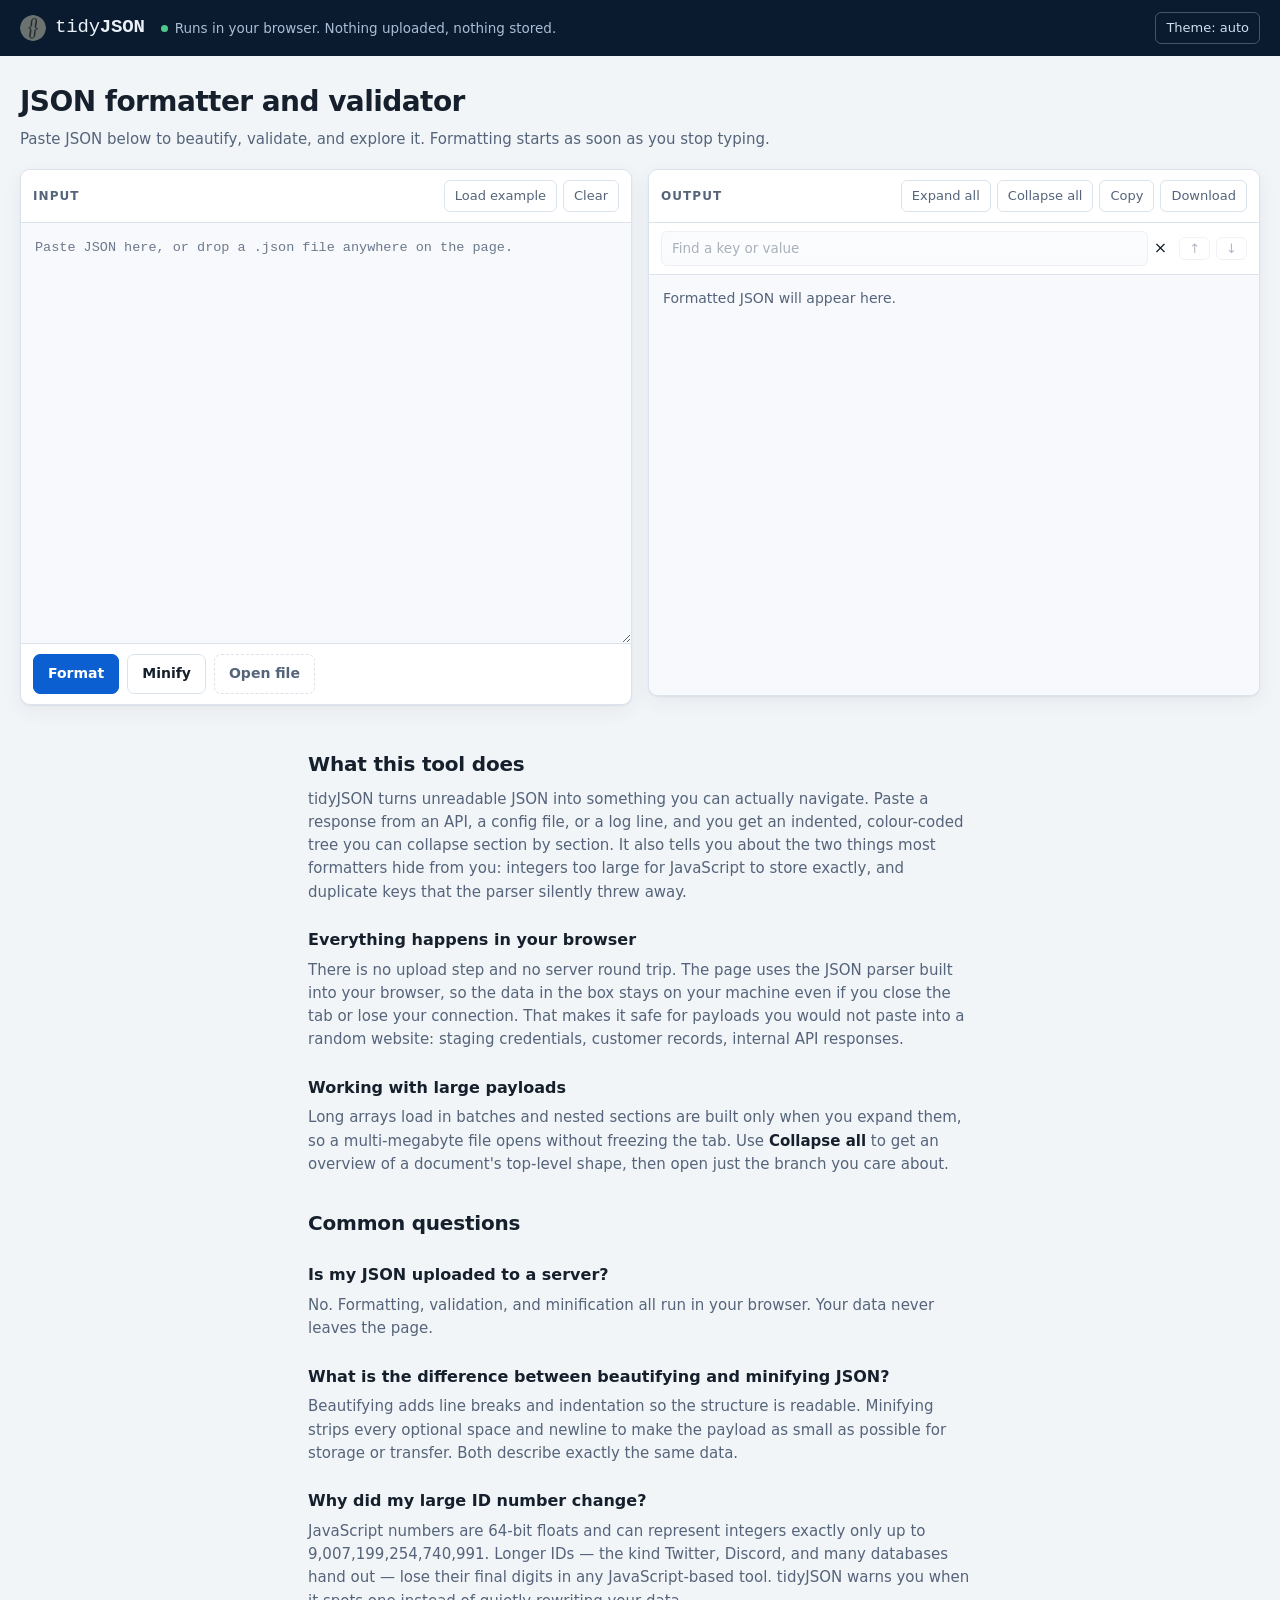
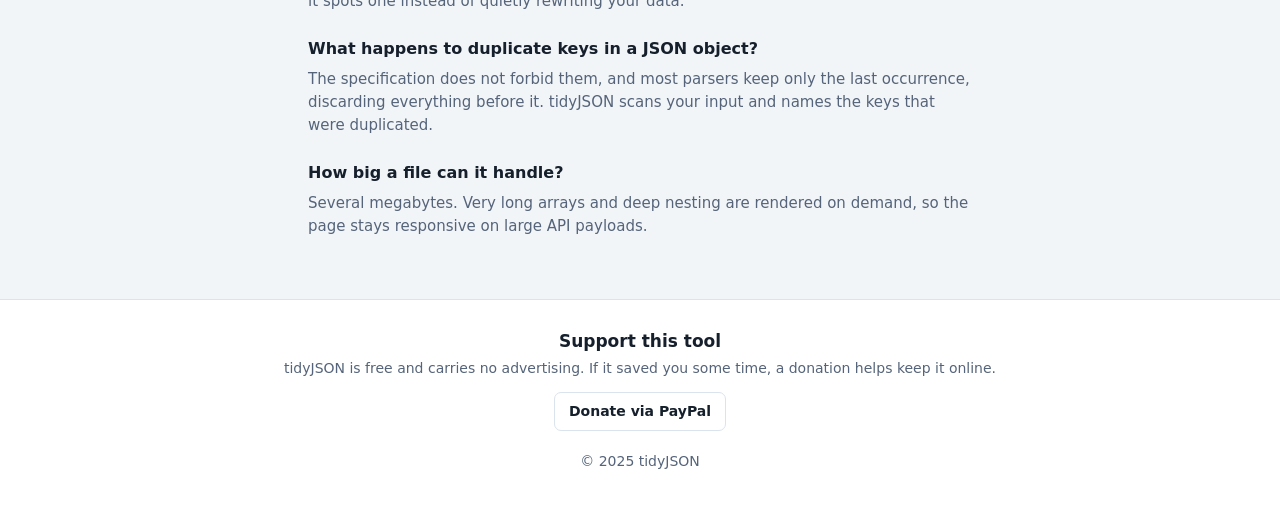
==== index.html @ b9c866f7 "Rebuild: DOM renderer, validator, search, path copy" ====
<!DOCTYPE html>
<html lang="en" data-theme="auto">
<head>
  <meta charset="UTF-8" />
  <meta name="viewport" content="width=device-width, initial-scale=1.0" />
  <title>JSON Formatter &amp; Validator - Beautify &amp; Minify JSON Online | tidyJSON</title>
  <meta name="description" content="Free online JSON formatter and validator. Beautify, minify, and validate JSON in your browser. Nothing is uploaded, nothing is stored. No ads." />
  <link rel="canonical" href="https://tidyjson.com/" />
  <meta name="theme-color" content="#0A1A2F" media="(prefers-color-scheme: dark)" />
  <meta name="theme-color" content="#0A1A2F" media="(prefers-color-scheme: light)" />

  <link rel="icon" type="image/x-icon" href="assets/images/favicon.ico" />
  <link rel="apple-touch-icon" href="assets/images/logo.png" />
  <link rel="stylesheet" href="assets/css/styles.css" />

  <meta property="og:title" content="tidyJSON - JSON Formatter &amp; Validator" />
  <meta property="og:description" content="Beautify, validate, and minify JSON in your browser. Nothing is uploaded, nothing is stored." />
  <meta property="og:image" content="https://tidyjson.com/assets/images/preview.png" />
  <meta property="og:url" content="https://tidyjson.com/" />
  <meta property="og:type" content="website" />
  <meta name="twitter:card" content="summary_large_image" />
  <meta name="twitter:title" content="tidyJSON - JSON Formatter &amp; Validator" />
  <meta name="twitter:description" content="Beautify, validate, and minify JSON in your browser. Nothing is uploaded, nothing is stored." />
  <meta name="twitter:image" content="https://tidyjson.com/assets/images/preview.png" />

  <!--
    NOTE: Google Analytics is still loaded below. Your header says "not sent, not saved"
    and your footer says "no data tracking" — GA4 does track visitors, so those two
    claims are currently in tension. Either drop this block or soften the copy.
    See the note in assets/js/script.js for the same point about the Cloudflare beacon.
  -->
  <script async src="https://www.googletagmanager.com/gtag/js?id=G-LL7H5G3M2K"></script>
  <script>
    window.dataLayer = window.dataLayer || [];
    function gtag(){dataLayer.push(arguments);}
    gtag('js', new Date());
    gtag('config', 'G-LL7H5G3M2K');
  </script>

  <script type="application/ld+json">
  {
    "@context": "https://schema.org",
    "@type": "SoftwareApplication",
    "name": "tidyJSON",
    "description": "A free tool to format, validate, beautify, and minify JSON. Runs entirely in the browser.",
    "applicationCategory": "DeveloperApplication",
    "url": "https://tidyjson.com/",
    "operatingSystem": "All",
    "offers": { "@type": "Offer", "price": "0", "priceCurrency": "USD" }
  }
  </script>

  <script type="application/ld+json">
  {
    "@context": "https://schema.org",
    "@type": "FAQPage",
    "mainEntity": [
      {
        "@type": "Question",
        "name": "Is my JSON uploaded to a server?",
        "acceptedAnswer": { "@type": "Answer", "text": "No. Formatting, validation, and minification all run in your browser using the built-in JSON parser. Your data never leaves the page." }
      },
      {
        "@type": "Question",
        "name": "What is the difference between beautifying and minifying JSON?",
        "acceptedAnswer": { "@type": "Answer", "text": "Beautifying adds line breaks and indentation so the structure is readable. Minifying strips every optional space and newline to make the payload as small as possible for storage or transfer. Both describe the same data." }
      },
      {
        "@type": "Question",
        "name": "Why did my large ID number change?",
        "acceptedAnswer": { "@type": "Answer", "text": "JavaScript numbers are 64-bit floats and can only represent integers exactly up to 9,007,199,254,740,991. Longer IDs lose their final digits in any JavaScript-based tool. tidyJSON warns you when this happens instead of failing silently." }
      },
      {
        "@type": "Question",
        "name": "What happens to duplicate keys in a JSON object?",
        "acceptedAnswer": { "@type": "Answer", "text": "The JSON specification does not forbid them, and most parsers keep only the last occurrence, discarding the earlier values. tidyJSON scans your input and tells you which keys were duplicated." }
      },
      {
        "@type": "Question",
        "name": "How big a file can it handle?",
        "acceptedAnswer": { "@type": "Answer", "text": "Several megabytes. Deeply nested sections and very long arrays are rendered on demand as you expand them, so the page stays responsive on large API payloads." }
      }
    ]
  }
  </script>
</head>

<body>
  <a class="skip-link" href="#raw-json">Skip to the editor</a>

  <header class="masthead">
    <div class="masthead__inner">
      <a class="wordmark" href="/">
        <img src="assets/images/logo.png" alt="" width="26" height="26" class="wordmark__mark" />
        <span class="wordmark__text">tidy<b>JSON</b></span>
      </a>

      <p class="masthead__promise">
        <span class="dot" aria-hidden="true"></span>
        Runs in your browser. Nothing uploaded, nothing stored.
      </p>

      <button id="themeBtn" class="ghost-btn" type="button" aria-live="polite">
        Theme: auto
      </button>
    </div>
  </header>

  <main>
    <div class="lede">
      <h1>JSON formatter and validator</h1>
      <p>Paste JSON below to beautify, validate, and explore it. Formatting starts as soon as you stop typing.</p>
    </div>

    <section class="workspace" aria-label="JSON editor">

      <section class="panel">
        <div class="panel__bar">
          <h2 class="panel__title">Input</h2>
          <span class="panel__meta" id="inputMeta"></span>
          <div class="panel__actions">
            <button id="sampleBtn" class="ghost-btn" type="button">Load example</button>
            <button id="clearBtn" class="ghost-btn" type="button">Clear</button>
          </div>
        </div>

        <div class="editor">
          <textarea id="raw-json" placeholder="Paste JSON here, or drop a .json file anywhere on the page." spellcheck="false" autocapitalize="off" autocomplete="off" autocorrect="off"></textarea>
        </div>

        <div class="panel__foot">
          <button id="formatBtn" class="btn btn--primary" type="button">Format</button>
          <button id="minifyBtn" class="btn" type="button">Minify</button>
          <label class="file-btn">
            Open file
            <input type="file" id="fileInput" accept=".json,.txt,.geojson,.ndjson,application/json,text/plain" />
          </label>
        </div>

        <div id="error" class="alert" role="alert" hidden>
          <div class="alert__head">
            <strong id="errorTitle"></strong>
            <button id="jumpBtn" class="ghost-btn" type="button">Go to error</button>
          </div>
          <pre id="errorExcerpt" class="alert__excerpt"></pre>
        </div>
      </section>

      <section class="panel">
        <div class="panel__bar">
          <h2 class="panel__title">Output</h2>
          <span class="panel__meta" id="outputMeta"></span>
          <div class="panel__actions">
            <button id="expandBtn" class="ghost-btn" type="button">Expand all</button>
            <button id="collapseBtn" class="ghost-btn" type="button">Collapse all</button>
            <button id="copyAllBtn" class="ghost-btn" type="button">Copy</button>
            <button id="downloadBtn" class="ghost-btn" type="button">Download</button>
          </div>
        </div>

        <div class="find">
          <span class="find__field">
            <input id="findInput" type="search" placeholder="Find a key or value" spellcheck="false" autocomplete="off" aria-label="Find a key or value" />
            <button id="findClear" class="find__clear" type="button" aria-label="Clear search" hidden>&times;</button>
          </span>&times;</button>
          <span id="findCount" class="find__count" aria-live="polite"></span>
          <button id="findPrev" class="ghost-btn find__nav" type="button" aria-label="Previous match" disabled>&uarr;</button>
          <button id="findNext" class="ghost-btn find__nav" type="button" aria-label="Next match" disabled>&darr;</button>
        </div>

        <div id="notes" class="notes" hidden></div>

        <div id="output" class="output" tabindex="0" role="region" aria-label="Formatted JSON">
          <p class="output__empty">Formatted JSON will appear here.</p>
        </div>

        <div id="inspector" class="inspector" hidden>
          <code id="inspectorPath" class="inspector__path"></code>
          <div class="inspector__actions">
            <button id="copyPathBtn" class="ghost-btn" type="button">Copy path</button>
            <button id="copyValueBtn" class="ghost-btn" type="button">Copy value</button>
          </div>
        </div>
      </section>

    </section>

    <div id="toast" class="toast" role="status" aria-live="polite" hidden></div>

    <section class="prose">
      <h2>What this tool does</h2>
      <p>
        tidyJSON turns unreadable JSON into something you can actually navigate. Paste a response
        from an API, a config file, or a log line, and you get an indented, colour-coded tree you can
        collapse section by section. It also tells you about the two things most formatters hide from
        you: integers too large for JavaScript to store exactly, and duplicate keys that the parser
        silently threw away.
      </p>

      <h3>Everything happens in your browser</h3>
      <p>
        There is no upload step and no server round trip. The page uses the JSON parser built into
        your browser, so the data in the box stays on your machine even if you close the tab or lose
        your connection. That makes it safe for payloads you would not paste into a random website:
        staging credentials, customer records, internal API responses.
      </p>

      <h3>Working with large payloads</h3>
      <p>
        Long arrays load in batches and nested sections are built only when you expand them, so a
        multi-megabyte file opens without freezing the tab. Use <strong>Collapse all</strong> to get
        an overview of a document's top-level shape, then open just the branch you care about.
      </p>

      <h2 id="faq">Common questions</h2>

      <h3>Is my JSON uploaded to a server?</h3>
      <p>
        No. Formatting, validation, and minification all run in your browser. Your data never leaves
        the page.
      </p>

      <h3>What is the difference between beautifying and minifying JSON?</h3>
      <p>
        Beautifying adds line breaks and indentation so the structure is readable. Minifying strips
        every optional space and newline to make the payload as small as possible for storage or
        transfer. Both describe exactly the same data.
      </p>

      <h3>Why did my large ID number change?</h3>
      <p>
        JavaScript numbers are 64-bit floats and can represent integers exactly only up to
        9,007,199,254,740,991. Longer IDs — the kind Twitter, Discord, and many databases hand out —
        lose their final digits in any JavaScript-based tool. tidyJSON warns you when it spots one
        instead of quietly rewriting your data.
      </p>

      <h3>What happens to duplicate keys in a JSON object?</h3>
      <p>
        The specification does not forbid them, and most parsers keep only the last occurrence,
        discarding everything before it. tidyJSON scans your input and names the keys that were
        duplicated.
      </p>

      <h3>How big a file can it handle?</h3>
      <p>
        Several megabytes. Very long arrays and deep nesting are rendered on demand, so the page
        stays responsive on large API payloads.
      </p>
    </section>
  </main>

  <footer class="site-footer">
    <div class="site-footer__inner">
      <div>
        <h2>Support this tool</h2>
        <p>tidyJSON is free and carries no advertising. If it saved you some time, a donation helps keep it online.</p>
        <form action="https://www.paypal.com/donate" method="post" target="_top">
          <input type="hidden" name="hosted_button_id" value="74GBSTVWLTKEU" />
          <button type="submit" class="btn">Donate via PayPal</button>
        </form>
      </div>
      <p class="site-footer__legal">© 2025 tidyJSON</p>
    </div>
  </footer>

  <div id="dropOverlay" class="drop-overlay" hidden>
    <div class="drop-overlay__card">Drop a JSON file to open it</div>
  </div>

  <script src="assets/js/script.js" defer></script>
</body>
</html>
---- assets/css/styles.css ----
/* ==========================================================================
   tidyJSON
   Light theme by default, dark theme via [data-theme="dark"] on <html>.
   data-theme="auto" follows the operating system.
   ========================================================================== */

:root {
  --sans: ui-sans-serif, system-ui, -apple-system, "Segoe UI", Roboto, Helvetica, Arial, sans-serif;
  --mono: ui-monospace, SFMono-Regular, "SF Mono", "JetBrains Mono", Menlo, Consolas, monospace;

  --navy: #0a1a2f;
  --paper: #f2f5f8;
  --surface: #ffffff;
  --sunken: #f7f9fc;
  --line: #dbe3ec;
  --ink: #16202c;
  --muted: #55647a;
  --accent: #0b5fd0;
  --accent-ink: #ffffff;
  --danger: #b3261e;
  --danger-soft: #fdeceb;
  --warn: #7a4b00;
  --warn-soft: #fdf3e0;
  --guide: #e2e8f1;
  --guide-active: #b9cbe4;
  --select: #e8eef7;
  --match: #fdf0c8;
  --match-edge: #e2c66a;

  /* Syntax — all tested at 4.5:1 or better against --sunken */
  --tok-key: #1a4fb8;
  --tok-string: #12704a;
  --tok-number: #a83a17;
  --tok-bool: #7a4b00;
  --tok-null: #566374;
  --tok-punct: #6b7a8d;

  --radius: 10px;
  --shadow: 0 1px 2px rgba(16, 32, 52, .06), 0 6px 20px rgba(16, 32, 52, .06);
}

@media (prefers-color-scheme: dark) {
  :root[data-theme="auto"] { color-scheme: dark; }
}
:root[data-theme="dark"] { color-scheme: dark; }
:root[data-theme="light"] { color-scheme: light; }

/* Dark palette, applied for explicit dark and for auto + OS dark. */
:root[data-theme="dark"] {
  --paper: #0c131b;
  --surface: #131c26;
  --sunken: #0f1821;
  --line: #24313f;
  --ink: #e3eaf2;
  --muted: #94a5b8;
  --accent: #4e9bff;
  --accent-ink: #08131f;
  --danger: #ff8a80;
  --danger-soft: #2a1615;
  --warn: #ffc66d;
  --warn-soft: #2a2213;
  --guide: #22303e;
  --guide-active: #3d556f;
  --select: #1c2937;
  --match: #3a3216;
  --match-edge: #6d5e28;
  --tok-key: #7fb3ff;
  --tok-string: #7ed9a0;
  --tok-number: #ff9e80;
  --tok-bool: #ffc66d;
  --tok-null: #93a3b5;
  --tok-punct: #7d8fa3;
  --shadow: 0 1px 2px rgba(0, 0, 0, .4);
}

@media (prefers-color-scheme: dark) {
  :root[data-theme="auto"] {
    --paper: #0c131b;
    --surface: #131c26;
    --sunken: #0f1821;
    --line: #24313f;
    --ink: #e3eaf2;
    --muted: #94a5b8;
    --accent: #4e9bff;
    --accent-ink: #08131f;
    --danger: #ff8a80;
    --danger-soft: #2a1615;
    --warn: #ffc66d;
    --warn-soft: #2a2213;
    --guide: #22303e;
    --guide-active: #3d556f;
    --select: #1c2937;
    --match: #3a3216;
    --match-edge: #6d5e28;
    --tok-key: #7fb3ff;
    --tok-string: #7ed9a0;
    --tok-number: #ff9e80;
    --tok-bool: #ffc66d;
    --tok-null: #93a3b5;
    --tok-punct: #7d8fa3;
    --shadow: 0 1px 2px rgba(0, 0, 0, .4);
  }
}

*, *::before, *::after { box-sizing: border-box; }

/* The UA stylesheet's [hidden] rule loses to any author rule that sets
   display (e.g. .drop-overlay { display: grid }), which silently defeats the
   attribute. Force it. */
[hidden] { display: none !important; }

html { -webkit-text-size-adjust: 100%; }

body {
  margin: 0;
  background: var(--paper);
  color: var(--ink);
  font-family: var(--sans);
  font-size: 16px;
  line-height: 1.55;
}

/* --------------------------------------------------------------------------
   Focus + motion baseline
   -------------------------------------------------------------------------- */

:focus-visible {
  outline: 2px solid var(--accent);
  outline-offset: 2px;
  border-radius: 4px;
}

@media (prefers-reduced-motion: reduce) {
  *, *::before, *::after {
    animation-duration: .001ms !important;
    transition-duration: .001ms !important;
  }
}

.skip-link {
  position: absolute;
  left: -9999px;
  top: 0;
  background: var(--accent);
  color: var(--accent-ink);
  padding: 10px 16px;
  z-index: 50;
}
.skip-link:focus { left: 8px; top: 8px; }

/* --------------------------------------------------------------------------
   Masthead
   -------------------------------------------------------------------------- */

.masthead {
  background: var(--navy);
  color: #eaf1f8;
}

.masthead__inner {
  max-width: 1280px;
  margin: 0 auto;
  padding: 12px 20px;
  display: flex;
  align-items: center;
  gap: 16px;
  flex-wrap: wrap;
}

.wordmark {
  display: inline-flex;
  align-items: center;
  gap: 9px;
  color: inherit;
  text-decoration: none;
}
.wordmark__mark { display: block; border-radius: 50%; }
.wordmark__text {
  font-family: var(--mono);
  font-size: 19px;
  letter-spacing: -.01em;
  font-weight: 400;
}
.wordmark__text b { font-weight: 700; }

.masthead__promise {
  margin: 0;
  margin-right: auto;
  font-size: 13.5px;
  color: #a9bed4;
  display: inline-flex;
  align-items: center;
  gap: 7px;
}
.dot {
  width: 7px;
  height: 7px;
  border-radius: 50%;
  background: #4ec98a;
  flex: none;
}

.masthead .ghost-btn {
  color: #cfe0f1;
  border-color: rgba(255, 255, 255, .25);
}
.masthead .ghost-btn:hover { background: rgba(255, 255, 255, .1); }

/* --------------------------------------------------------------------------
   Layout
   -------------------------------------------------------------------------- */

main {
  max-width: 1280px;
  margin: 0 auto;
  padding: 24px 20px 8px;
}

.lede { margin-bottom: 18px; }
.lede h1 {
  margin: 0 0 4px;
  font-size: clamp(22px, 3.2vw, 28px);
  letter-spacing: -.02em;
}
.lede p { margin: 0; color: var(--muted); font-size: 15px; }

.workspace {
  display: grid;
  grid-template-columns: minmax(0, 1fr) minmax(0, 1fr);
  gap: 16px;
  align-items: start;
}

@media (max-width: 940px) {
  .workspace { grid-template-columns: minmax(0, 1fr); }
}

.panel {
  background: var(--surface);
  border: 1px solid var(--line);
  border-radius: var(--radius);
  box-shadow: var(--shadow);
  overflow: hidden;
}

.panel__bar {
  display: flex;
  align-items: center;
  gap: 10px;
  flex-wrap: wrap;
  padding: 10px 12px;
  border-bottom: 1px solid var(--line);
  background: var(--surface);
}

.panel__title {
  margin: 0;
  font-size: 12px;
  font-weight: 700;
  letter-spacing: .09em;
  text-transform: uppercase;
  color: var(--muted);
}

.panel__meta {
  font-family: var(--mono);
  font-size: 12px;
  color: var(--muted);
  min-width: 0;
  overflow: hidden;
  text-overflow: ellipsis;
  white-space: nowrap;
}

.panel__actions {
  margin-left: auto;
  display: flex;
  gap: 6px;
  flex-wrap: wrap;
}

.panel__foot {
  display: flex;
  gap: 8px;
  align-items: center;
  flex-wrap: wrap;
  padding: 10px 12px;
  border-top: 1px solid var(--line);
}

/* --------------------------------------------------------------------------
   Controls
   -------------------------------------------------------------------------- */

.btn {
  font: inherit;
  font-size: 14px;
  font-weight: 600;
  padding: 8px 14px;
  border-radius: 7px;
  border: 1px solid var(--line);
  background: var(--surface);
  color: var(--ink);
  cursor: pointer;
  transition: background .15s, border-color .15s;
}
.btn:hover { background: var(--sunken); }

.btn--primary {
  background: var(--accent);
  border-color: var(--accent);
  color: var(--accent-ink);
}
.btn--primary:hover { filter: brightness(1.08); }

.ghost-btn {
  font: inherit;
  font-size: 13px;
  padding: 5px 10px;
  border-radius: 6px;
  border: 1px solid var(--line);
  background: transparent;
  color: var(--muted);
  cursor: pointer;
  transition: background .15s, color .15s;
}
.ghost-btn:hover { background: var(--sunken); color: var(--ink); }
.ghost-btn[disabled] { opacity: .45; cursor: default; }
.ghost-btn[disabled]:hover { background: transparent; color: var(--muted); }

.file-btn {
  font-size: 14px;
  font-weight: 600;
  padding: 8px 14px;
  border-radius: 7px;
  border: 1px dashed var(--line);
  color: var(--muted);
  cursor: pointer;
}
.file-btn:hover { background: var(--sunken); color: var(--ink); }
.file-btn input { display: none; }
.file-btn:focus-within { outline: 2px solid var(--accent); outline-offset: 2px; }

/* --------------------------------------------------------------------------
   Editor
   -------------------------------------------------------------------------- */

.editor { padding: 0; }

#raw-json {
  display: block;
  width: 100%;
  min-height: 420px;
  resize: vertical;
  border: 0;
  padding: 14px;
  background: var(--sunken);
  color: var(--ink);
  font-family: var(--mono);
  font-size: 13.5px;
  line-height: 1.6;
  tab-size: 2;
}
#raw-json:focus { outline: 2px solid var(--accent); outline-offset: -2px; }
#raw-json::placeholder { color: var(--muted); opacity: .85; }

@media (max-width: 940px) {
  #raw-json { min-height: 220px; }
}

/* --------------------------------------------------------------------------
   Error panel
   -------------------------------------------------------------------------- */

.alert {
  border-top: 1px solid var(--line);
  background: var(--danger-soft);
  color: var(--danger);
  padding: 10px 12px;
  font-size: 14px;
}
.alert__head {
  display: flex;
  align-items: center;
  gap: 10px;
  flex-wrap: wrap;
}
.alert__head strong { font-weight: 600; }
.alert .ghost-btn {
  margin-left: auto;
  color: var(--danger);
  border-color: currentColor;
}
.alert__excerpt {
  margin: 8px 0 0;
  font-family: var(--mono);
  font-size: 12.5px;
  line-height: 1.5;
  white-space: pre;
  overflow-x: auto;
  color: var(--ink);
  background: var(--surface);
  border: 1px solid var(--line);
  border-radius: 6px;
  padding: 8px 10px;
}
.alert__excerpt:empty { display: none; }

/* --------------------------------------------------------------------------
   Notes (precision + duplicate key warnings)
   -------------------------------------------------------------------------- */

.notes {
  padding: 9px 12px;
  border-bottom: 1px solid var(--line);
  background: var(--warn-soft);
  color: var(--warn);
  font-size: 13.5px;
}
.notes p { margin: 0 0 3px; }
.notes p:last-child { margin-bottom: 0; }
.notes code {
  font-family: var(--mono);
  font-size: 12.5px;
  background: rgba(0, 0, 0, .06);
  padding: 1px 4px;
  border-radius: 4px;
}

/* --------------------------------------------------------------------------
   JSON output tree
   -------------------------------------------------------------------------- */

.output {
  position: relative;
  background: var(--sunken);
  padding: 12px 14px;
  min-height: 420px;
  max-height: 70vh;
  overflow: auto;
  font-family: var(--mono);
  font-size: 13.5px;
  line-height: 1.6;
}

@media (max-width: 940px) {
  .output { min-height: 200px; max-height: none; }
}

.output__empty {
  margin: 0;
  color: var(--muted);
  font-family: var(--sans);
  font-size: 14px;
}

/* Each line. pre-wrap plus anywhere-breaking stops one long base64 string
   from forcing the whole page into horizontal scroll. */
.row {
  white-space: pre-wrap;
  overflow-wrap: anywhere;
  position: relative;
}

/* Indentation comes from nesting, so a closing brace is automatically a
   sibling of its children and lines up with its opening brace. */
.children {
  margin-left: .55ch;
  padding-left: 1.15ch;
  border-left: 1px solid var(--guide);
}
.children:hover { border-left-color: var(--guide-active); }

.node.collapsed > .children,
.node.collapsed > .row-close { display: none; }

.fold { display: none; }
.node.collapsed .fold { display: inline; }
.fold .count {
  color: var(--muted);
  font-style: italic;
  padding: 0 .5ch;
  font-size: .92em;
}
.fold .ellipsis { color: var(--muted); padding: 0 .25ch; }

.toggle {
  font: inherit;
  width: 1.4ch;
  padding: 0;
  margin-right: .35ch;
  border: 0;
  background: none;
  color: var(--muted);
  cursor: pointer;
  line-height: 1;
}
.toggle::before { content: "\25BE"; display: inline-block; transition: transform .12s; }
.node.collapsed > .row > .toggle::before { transform: rotate(-90deg); }
.toggle:hover { color: var(--accent); }

.copy {
  font-family: var(--sans);
  font-size: 11px;
  margin-left: 1ch;
  padding: 0 6px;
  border: 1px solid var(--line);
  border-radius: 4px;
  background: var(--surface);
  color: var(--muted);
  cursor: pointer;
  vertical-align: 1px;
}
.copy:hover { color: var(--accent); border-color: var(--accent); }

/* Keep copy buttons out of the way on pointer devices, always visible on touch. */
@media (hover: hover) {
  .copy { visibility: hidden; }
  .row:hover > .copy,
  .copy:focus-visible { visibility: visible; }
}

.more {
  font: inherit;
  font-family: var(--sans);
  font-size: 12.5px;
  margin: 2px 0;
  padding: 2px 10px;
  border: 1px dashed var(--line);
  border-radius: 6px;
  background: transparent;
  color: var(--muted);
  cursor: pointer;
}
.more:hover { color: var(--accent); border-color: var(--accent); }

.k  { color: var(--tok-key); }
.s  { color: var(--tok-string); }
.n  { color: var(--tok-number); }
.bo { color: var(--tok-bool); }
.nl { color: var(--tok-null); }
.p  { color: var(--tok-punct); }
.b  { color: var(--ink); font-weight: 600; }

/* Minified view */
.minified {
  margin: 0;
  white-space: pre-wrap;
  overflow-wrap: anywhere;
  font-family: var(--mono);
  font-size: 13.5px;
}

/* --------------------------------------------------------------------------
   Toast
   -------------------------------------------------------------------------- */

.toast {
  position: fixed;
  left: 50%;
  bottom: 22px;
  transform: translateX(-50%);
  background: var(--navy);
  color: #fff;
  font-size: 14px;
  padding: 9px 16px;
  border-radius: 999px;
  box-shadow: 0 6px 24px rgba(0, 0, 0, .28);
  z-index: 40;
}

/* --------------------------------------------------------------------------
   Drop overlay
   -------------------------------------------------------------------------- */

.drop-overlay {
  position: fixed;
  inset: 0;
  background: rgba(10, 26, 47, .55);
  display: grid;
  place-items: center;
  z-index: 60;
}
.drop-overlay__card {
  background: var(--surface);
  color: var(--ink);
  border: 2px dashed var(--accent);
  border-radius: 14px;
  padding: 28px 40px;
  font-size: 17px;
  font-weight: 600;
}

/* --------------------------------------------------------------------------
   Long-form content
   -------------------------------------------------------------------------- */

.prose {
  max-width: 66ch;
  margin: 44px auto 8px;
  padding: 0 4px;
}
.prose h2 {
  margin: 32px 0 8px;
  font-size: 20px;
  letter-spacing: -.01em;
}
.prose h3 {
  margin: 24px 0 6px;
  font-size: 16px;
}
.prose p {
  margin: 0 0 12px;
  color: var(--muted);
  font-size: 15px;
}
.prose strong { color: var(--ink); }

/* --------------------------------------------------------------------------
   Footer
   -------------------------------------------------------------------------- */

.site-footer {
  margin-top: 40px;
  border-top: 1px solid var(--line);
  background: var(--surface);
}
.site-footer__inner {
  max-width: 1280px;
  margin: 0 auto;
  padding: 28px 20px;
  text-align: center;
}
.site-footer h2 { margin: 0 0 4px; font-size: 17px; }
.site-footer p { margin: 0 0 12px; color: var(--muted); font-size: 14px; }
.site-footer__legal { margin-top: 20px !important; font-size: 13px; }

/* --------------------------------------------------------------------------
   404
   -------------------------------------------------------------------------- */

.notfound {
  max-width: 46ch;
  margin: 72px auto 96px;
  text-align: center;
}
.notfound__code {
  margin: 0;
  font-family: var(--mono);
  font-size: 68px;
  font-weight: 700;
  line-height: 1;
  color: var(--line);
  letter-spacing: -.03em;
}
.notfound h1 {
  margin: 12px 0 8px;
  font-size: clamp(22px, 3.2vw, 28px);
  letter-spacing: -.02em;
}
.notfound__text {
  margin: 0 0 22px;
  color: var(--muted);
  font-size: 15px;
}
.notfound a.btn {
  display: inline-block;
  text-decoration: none;
}


/* --------------------------------------------------------------------------
   Find bar
   -------------------------------------------------------------------------- */

.find {
  display: flex;
  align-items: center;
  gap: 6px;
  padding: 8px 12px;
  border-bottom: 1px solid var(--line);
  position: relative;
}

.find__field {
  position: relative;
  flex: 1;
  min-width: 0;
  display: flex;
}

.find input {
  flex: 1;
  min-width: 0;
  font: inherit;
  font-size: 13.5px;
  padding: 6px 26px 6px 10px;
  border: 1px solid var(--line);
  border-radius: 6px;
  background: var(--sunken);
  color: var(--ink);
  -webkit-appearance: none;
  appearance: none;
}
.find input::-webkit-search-decoration,
.find input::-webkit-search-cancel-button { -webkit-appearance: none; }
.find input::placeholder { color: var(--muted); }
.find input:disabled { opacity: .5; cursor: not-allowed; }

.find__clear {
  position: absolute;
  right: 2px;
  top: 50%;
  transform: translateY(-50%);
  font: inherit;
  font-size: 17px;
  line-height: 1;
  border: 0;
  background: none;
  color: var(--muted);
  cursor: pointer;
  padding: 0 6px;
}
.find__clear:hover { color: var(--ink); }

.find__count {
  font-family: var(--mono);
  font-size: 12px;
  color: var(--muted);
  white-space: nowrap;
  flex: none;
}
.find__count.is-empty { color: var(--danger); }

.find__nav {
  flex: none;
  padding: 4px 9px;
  line-height: 1;
}

/* --------------------------------------------------------------------------
   Match + selection highlighting
   -------------------------------------------------------------------------- */

.row.is-selected {
  background: var(--select);
  border-radius: 3px;
}

.row.is-match {
  background: var(--match);
  border-radius: 3px;
  box-shadow: 0 0 0 1px var(--match-edge);
}

/* --------------------------------------------------------------------------
   Inspector bar
   -------------------------------------------------------------------------- */

.inspector {
  display: flex;
  align-items: center;
  gap: 10px;
  flex-wrap: wrap;
  padding: 8px 12px;
  border-top: 1px solid var(--line);
  background: var(--surface);
}

.inspector__path {
  flex: 1;
  min-width: 0;
  font-family: var(--mono);
  font-size: 12.5px;
  color: var(--tok-key);
  overflow-x: auto;
  white-space: nowrap;
  padding: 3px 0;
}

.inspector__actions {
  display: flex;
  gap: 6px;
  flex: none;
}
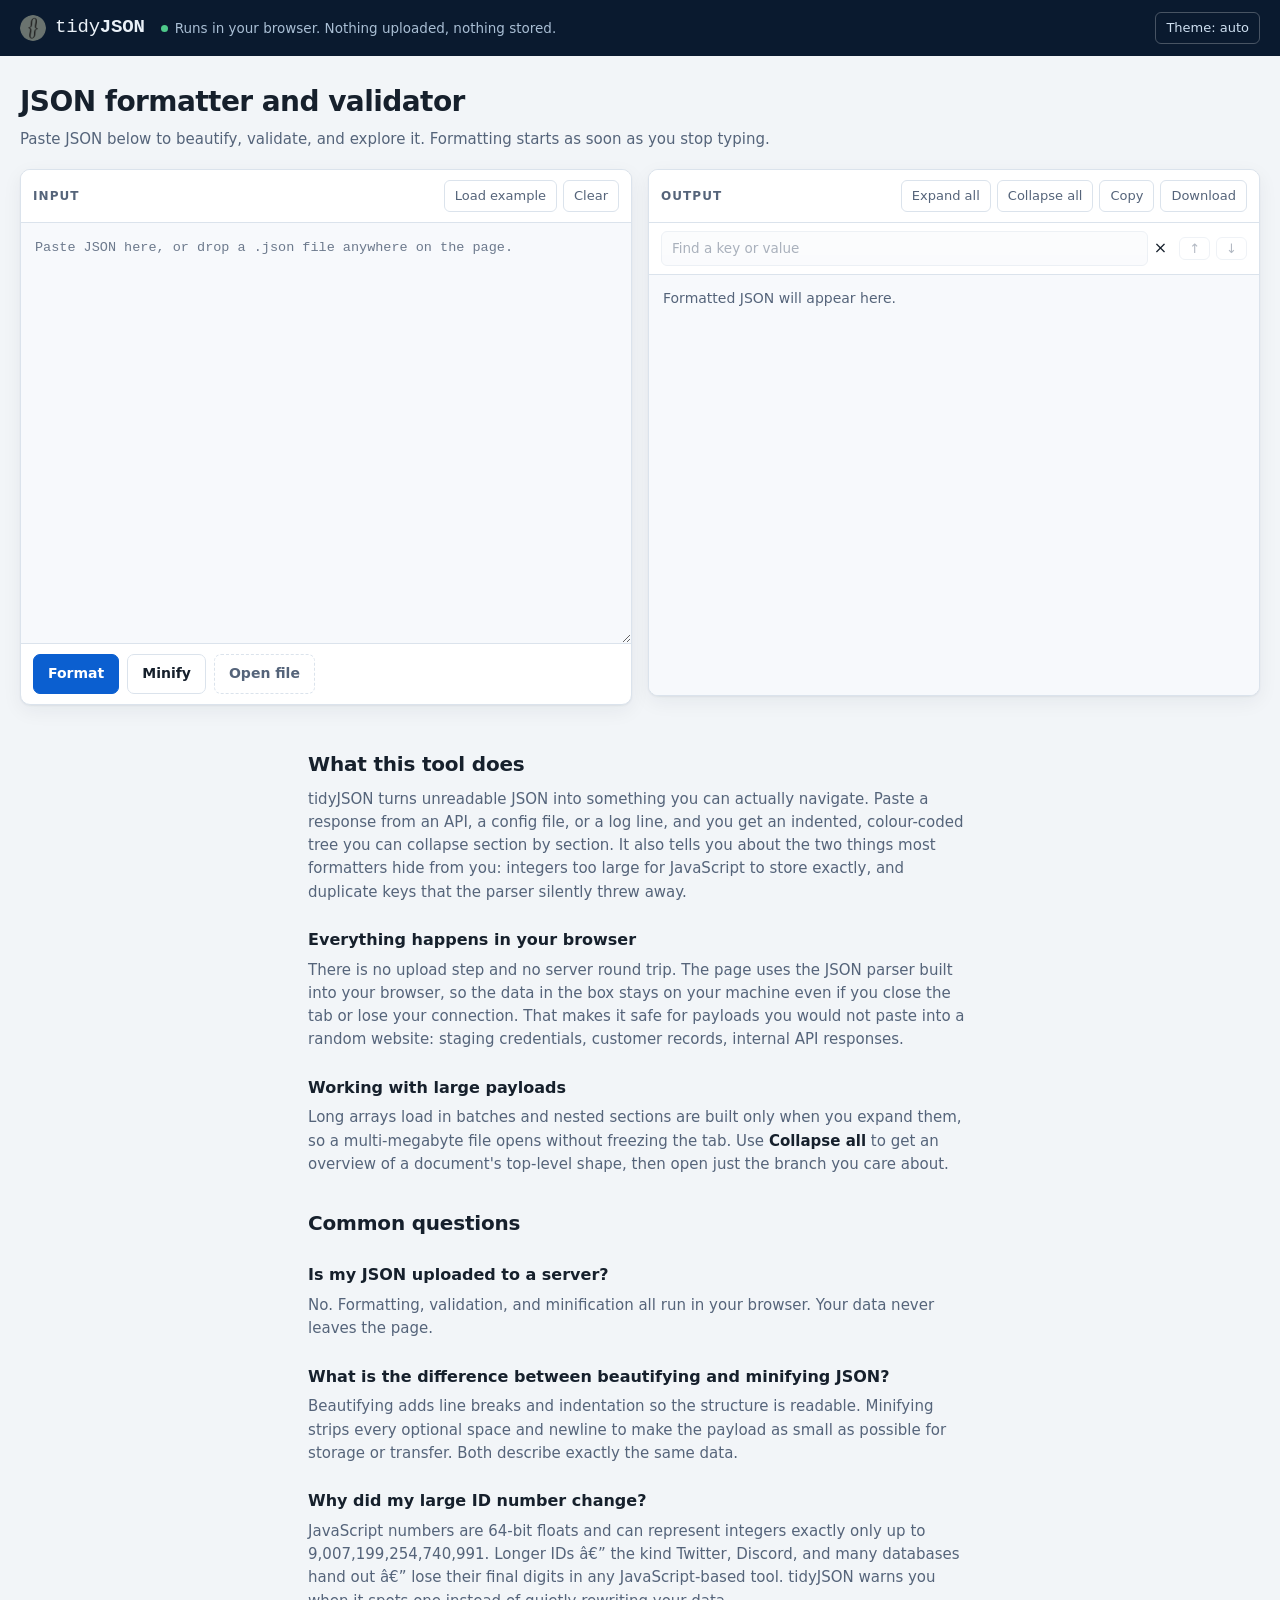
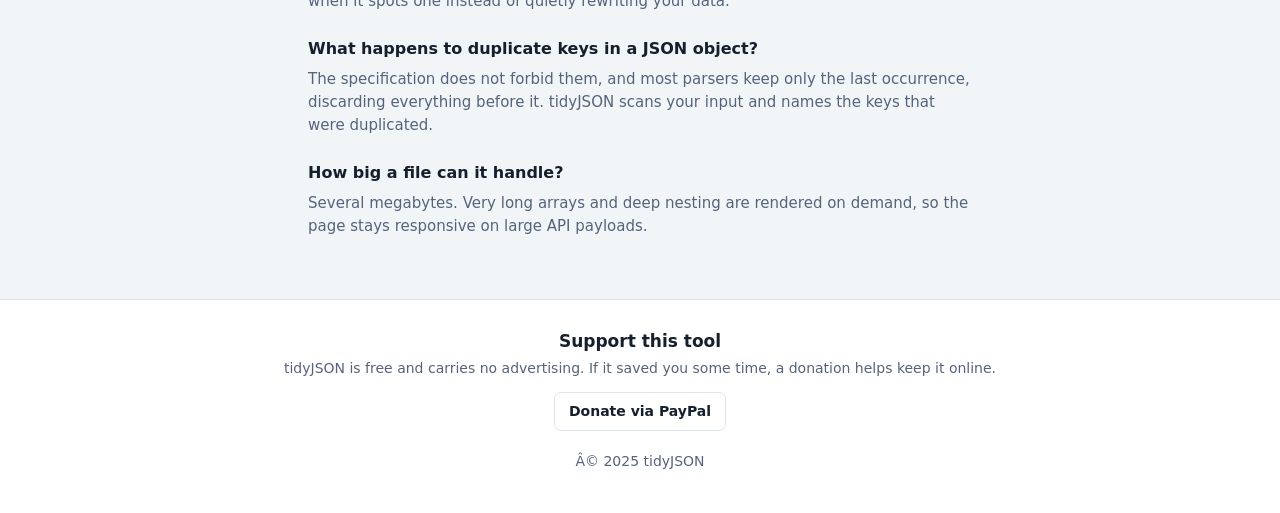
==== commit 7d6ddc6c: "Add CSP headers, remove analytics, disable workers.dev" ====
--- a/index.html
+++ b/index.html
@@ -1,4 +1,4 @@
-<!DOCTYPE html>
+﻿<!DOCTYPE html>
 <html lang="en" data-theme="auto">
 <head>
   <meta charset="UTF-8" />
@@ -22,20 +22,6 @@
   <meta name="twitter:title" content="tidyJSON - JSON Formatter &amp; Validator" />
   <meta name="twitter:description" content="Beautify, validate, and minify JSON in your browser. Nothing is uploaded, nothing is stored." />
   <meta name="twitter:image" content="https://tidyjson.com/assets/images/preview.png" />
-
-  <!--
-    NOTE: Google Analytics is still loaded below. Your header says "not sent, not saved"
-    and your footer says "no data tracking" — GA4 does track visitors, so those two
-    claims are currently in tension. Either drop this block or soften the copy.
-    See the note in assets/js/script.js for the same point about the Cloudflare beacon.
-  -->
-  <script async src="https://www.googletagmanager.com/gtag/js?id=G-LL7H5G3M2K"></script>
-  <script>
-    window.dataLayer = window.dataLayer || [];
-    function gtag(){dataLayer.push(arguments);}
-    gtag('js', new Date());
-    gtag('config', 'G-LL7H5G3M2K');
-  </script>
 
   <script type="application/ld+json">
   {
@@ -230,7 +216,7 @@
       <h3>Why did my large ID number change?</h3>
       <p>
         JavaScript numbers are 64-bit floats and can represent integers exactly only up to
-        9,007,199,254,740,991. Longer IDs — the kind Twitter, Discord, and many databases hand out —
+        9,007,199,254,740,991. Longer IDs â€” the kind Twitter, Discord, and many databases hand out â€”
         lose their final digits in any JavaScript-based tool. tidyJSON warns you when it spots one
         instead of quietly rewriting your data.
       </p>
@@ -260,7 +246,7 @@
           <button type="submit" class="btn">Donate via PayPal</button>
         </form>
       </div>
-      <p class="site-footer__legal">© 2025 tidyJSON</p>
+      <p class="site-footer__legal">Â© 2025 tidyJSON</p>
     </div>
   </footer>
 
